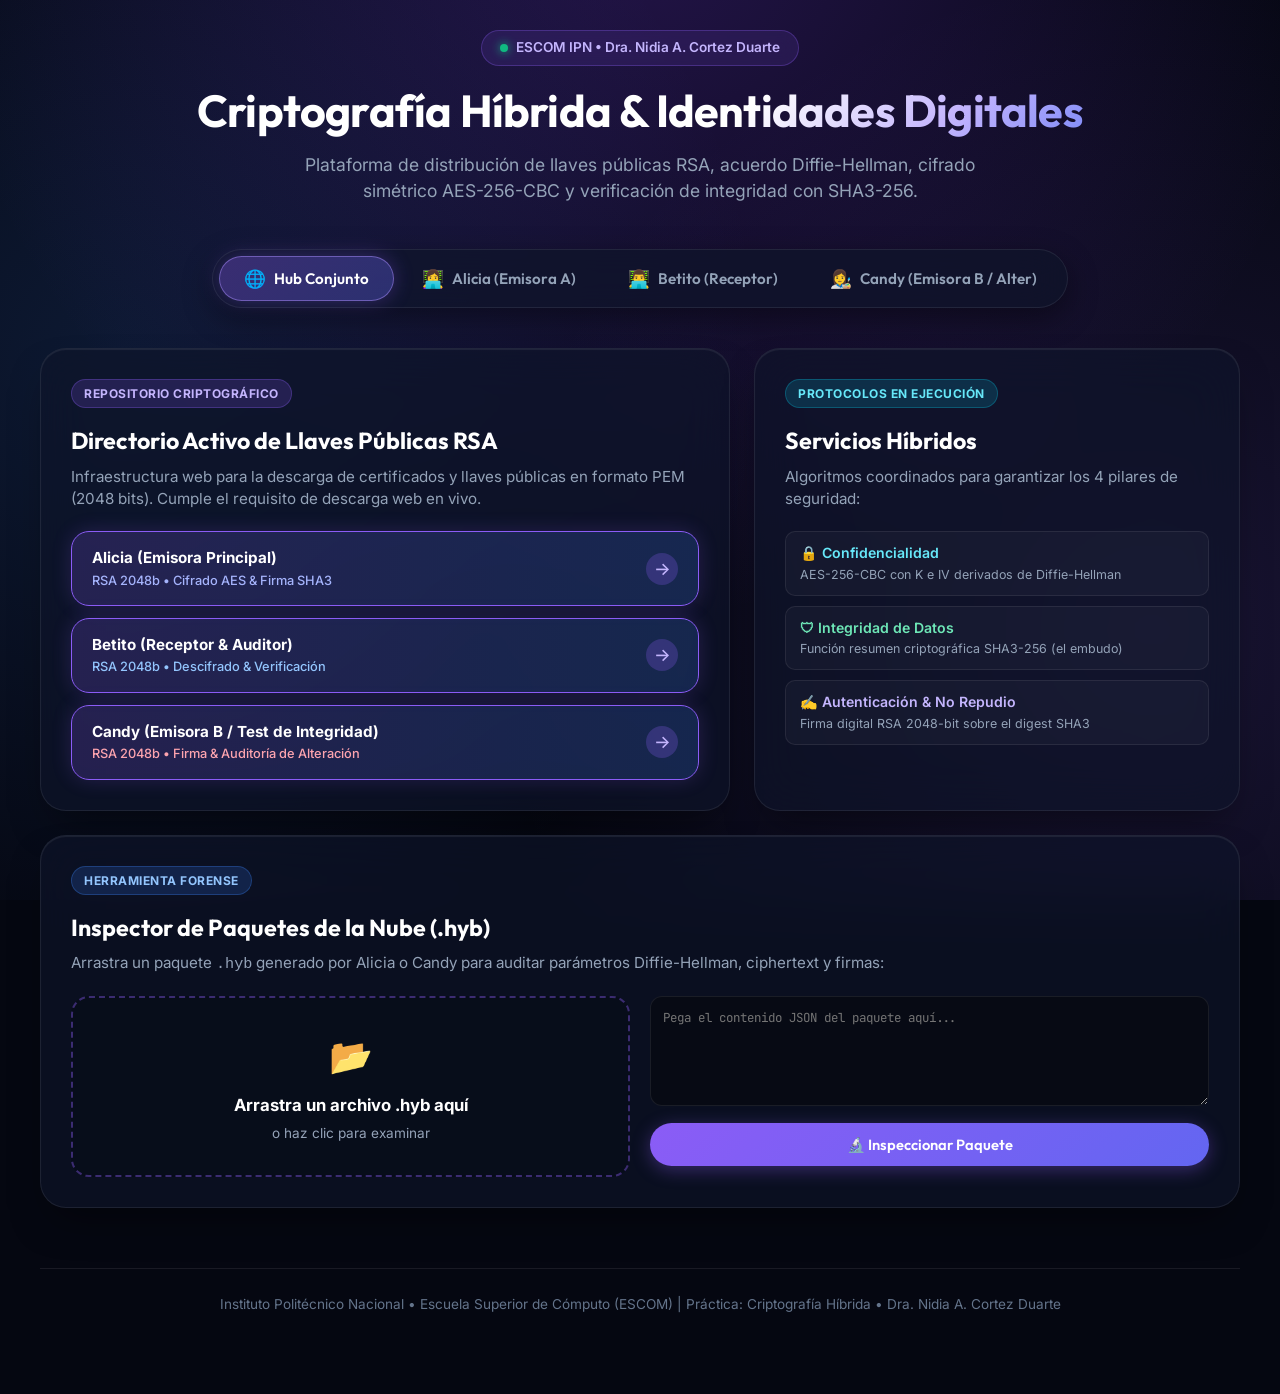
==== docs/index.html @ ef950f86 "feat: implementacion completa practica criptografia hibrida y frontend bento ui" ====
<!DOCTYPE html>
<html lang="es">
<head>
    <meta charset="UTF-8">
    <meta name="viewport" content="width=device-width, initial-scale=1.0">
    <title>Criptografía Híbrida • Portal de Identidades & Servicios Criptográficos</title>
    <meta name="description" content="Portal interactivo de Criptografía Híbrida (AES-256-CBC, Diffie-Hellman, SHA3-256, RSA) para ESCOM IPN.">
    <link rel="preconnect" href="https://fonts.googleapis.com">
    <link rel="preconnect" href="https://fonts.gstatic.com" crossorigin>
    <link href="https://fonts.googleapis.com/css2?family=Inter:wght@400;500;600;700&family=JetBrains+Mono:wght@400;500;600&family=Outfit:wght@500;600;700;800&display=swap" rel="stylesheet">
    <link rel="stylesheet" href="style.css">
</head>
<body>

    <div class="container">
        
        <!-- HERO SECTION -->
        <header class="hero-section">
            <div class="badge-top">
                <span class="pulse-dot"></span>
                <span>ESCOM IPN • Dra. Nidia A. Cortez Duarte</span>
            </div>
            <h1>
                Criptografía Híbrida <span class="gradient-text">& Identidades Digitales</span>
            </h1>
            <p class="hero-subtitle">
                Plataforma de distribución de llaves públicas RSA, acuerdo Diffie-Hellman, cifrado simétrico AES-256-CBC y verificación de integridad con SHA3-256.
            </p>
        </header>

        <!-- NAVEGACIÓN BENTO UI (4 PESTAÑAS: CONJUNTA, ALICIA, BETITO, CANDY) -->
        <nav class="nav-container" aria-label="Selector de Pestañas">
            <div class="nav-pills">
                <button class="nav-tab active" data-target="tab-conjunto">
                    <span class="tab-icon">🌐</span> Hub Conjunto
                </button>
                <button class="nav-tab" data-target="tab-alicia">
                    <span class="tab-icon">👩‍💻</span> Alicia (Emisora A)
                </button>
                <button class="nav-tab" data-target="tab-betito">
                    <span class="tab-icon">👨‍💻</span> Betito (Receptor)
                </button>
                <button class="nav-tab" data-target="tab-candy">
                    <span class="tab-icon">👩‍🎨</span> Candy (Emisora B / Alter)
                </button>
            </div>
        </nav>

        <!-- ====================================================================
             PESTAÑA 1: HUB CONJUNTO (Infraestructura, Nube, Diagrama e Inspector)
             ==================================================================== -->
        <section id="tab-conjunto" class="tab-content active">
            <div class="bento-grid">
                
                <!-- Card 1: Directorio Central de Identidades -->
                <div class="bento-card col-7">
                    <span class="card-badge purple">Repositorio Criptográfico</span>
                    <h2 class="card-title">Directorio Activo de Llaves Públicas RSA</h2>
                    <p class="card-desc">
                        Infraestructura web para la descarga de certificados y llaves públicas en formato PEM (2048 bits). Cumple el requisito de descarga web en vivo.
                    </p>

                    <div class="action-pill-row">
                        <div class="action-pill highlight" onclick="switchTab('tab-alicia')">
                            <div>
                                <strong style="color: #ffffff;">Alicia (Emisora Principal)</strong>
                                <div style="font-size: 0.8rem; color: #a5b4fc;">RSA 2048b • Cifrado AES & Firma SHA3</div>
                            </div>
                            <span class="pill-icon-btn">→</span>
                        </div>

                        <div class="action-pill highlight" onclick="switchTab('tab-betito')">
                            <div>
                                <strong style="color: #ffffff;">Betito (Receptor & Auditor)</strong>
                                <div style="font-size: 0.8rem; color: #93c5fd;">RSA 2048b • Descifrado & Verificación</div>
                            </div>
                            <span class="pill-icon-btn">→</span>
                        </div>

                        <div class="action-pill highlight" onclick="switchTab('tab-candy')">
                            <div>
                                <strong style="color: #ffffff;">Candy (Emisora B / Test de Integridad)</strong>
                                <div style="font-size: 0.8rem; color: #fda4af;">RSA 2048b • Firma & Auditoría de Alteración</div>
                            </div>
                            <span class="pill-icon-btn">→</span>
                        </div>
                    </div>
                </div>

                <!-- Card 2: Estado de la Red y Algoritmos -->
                <div class="bento-card col-5">
                    <span class="card-badge cyan">Protocolos en Ejecución</span>
                    <h2 class="card-title">Servicios Híbridos</h2>
                    <p class="card-desc">Algoritmos coordinados para garantizar los 4 pilares de seguridad:</p>

                    <div style="display: flex; flex-direction: column; gap: 10px;">
                        <div style="background: rgba(255,255,255,0.03); padding: 10px 14px; border-radius: 10px; border: 1px solid var(--border-glass);">
                            <div style="color: #67e8f9; font-weight: 600; font-size: 0.88rem;">🔒 Confidencialidad</div>
                            <div style="font-size: 0.78rem; color: #94a3b8;">AES-256-CBC con K e IV derivados de Diffie-Hellman</div>
                        </div>

                        <div style="background: rgba(255,255,255,0.03); padding: 10px 14px; border-radius: 10px; border: 1px solid var(--border-glass);">
                            <div style="color: #6ee7b7; font-weight: 600; font-size: 0.88rem;">🛡 Integridad de Datos</div>
                            <div style="font-size: 0.78rem; color: #94a3b8;">Función resumen criptográfica SHA3-256 (el embudo)</div>
                        </div>

                        <div style="background: rgba(255,255,255,0.03); padding: 10px 14px; border-radius: 10px; border: 1px solid var(--border-glass);">
                            <div style="color: #c4b5fd; font-weight: 600; font-size: 0.88rem;">✍ Autenticación & No Repudio</div>
                            <div style="font-size: 0.78rem; color: #94a3b8;">Firma digital RSA 2048-bit sobre el digest SHA3</div>
                        </div>
                    </div>
                </div>

                <!-- Card 3: Inspector de Paquetes Híbridos (.hyb / JSON) -->
                <div class="bento-card col-12">
                    <span class="card-badge blue">Herramienta Forense</span>
                    <h2 class="card-title">Inspector de Paquetes de la Nube (.hyb)</h2>
                    <p class="card-desc">
                        Arrastra un paquete <code>.hyb</code> generado por Alicia o Candy para auditar parámetros Diffie-Hellman, ciphertext y firmas:
                    </p>

                    <div style="display: grid; grid-template-columns: repeat(auto-fit, minmax(320px, 1fr)); gap: 20px;">
                        <div id="dropZone" style="border: 2px dashed rgba(139, 92, 246, 0.4); background: rgba(8, 12, 24, 0.6); border-radius: 18px; padding: 30px; text-align: center; cursor: pointer;">
                            <div style="font-size: 2.2rem; margin-bottom: 8px;">📂</div>
                            <h3 style="font-size: 1.05rem; color: #ffffff; margin-bottom: 4px;">Arrastra un archivo .hyb aquí</h3>
                            <p style="font-size: 0.85rem; color: #94a3b8;">o haz clic para examinar</p>
                            <input type="file" id="hybFileInput" accept=".hyb,.json" style="display: none;">
                        </div>

                        <div>
                            <textarea id="jsonInput" style="width: 100%; height: 110px; background: #070a14; border: 1px solid var(--border-glass); border-radius: 12px; padding: 12px; color: #cbd5e1; font-family: var(--font-mono); font-size: 0.78rem;" placeholder='Pega el contenido JSON del paquete aquí...'></textarea>
                            <button class="btn-bento purple" id="btnInspect" style="margin-top: 10px; width: 100%;">
                                🔬 Inspeccionar Paquete
                            </button>
                        </div>
                    </div>

                    <div id="inspectorResults" style="margin-top: 20px; display: none;"></div>
                </div>

            </div>
        </section>

        <!-- ====================================================================
             PESTAÑA 2: ALICIA (Emisora Principal - Alumno 1)
             ==================================================================== -->
        <section id="tab-alicia" class="tab-content">
            <div class="bento-grid">
                
                <!-- Alicia: Llave Pública y Endpoints -->
                <div class="bento-card col-6">
                    <span class="card-badge cyan">Identidad Digital</span>
                    <h2 class="card-title">Alicia • Llave Pública RSA</h2>
                    <p class="card-desc">Llave pública de Alicia accesible en la web para que Betito verifique firmas y no repudio:</p>

                    <div class="pem-display-box">
                        <div class="pem-top-bar">
                            <span>ALICIA_PUB.PEM</span>
                            <span id="fp-alicia">Calculando SHA-256...</span>
                        </div>
                        <pre class="pem-pre" id="pem-alicia">Cargando certificado de Alicia...</pre>
                    </div>

                    <div class="btn-group">
                        <button class="btn-bento glass" onclick="copyPem('Alicia')">📋 Copiar PEM</button>
                        <a class="btn-bento purple" href="/keys/alicia_pub.pem" target="_blank" download="alicia_pub.pem">⬇ Descargar .pem</a>
                        <button class="btn-bento glass" onclick="copyUrl('Alicia')">🔗 Copiar URL Web</button>
                    </div>
                </div>

                <!-- Alicia: Simulador de Emisión & Generador -->
                <div class="bento-card col-6">
                    <span class="card-badge purple">Rol: Emisora A</span>
                    <h2 class="card-title">Emisión Criptográfica (Alicia $\rightarrow$ Betito)</h2>
                    <p class="card-desc">Proceso de cifrado y firma digital según el diagrama:</p>

                    <div class="action-pill-row">
                        <div class="action-pill">
                            <span>1. Intercambio DH para K e IV</span>
                            <strong style="color: #67e8f9;">a, c secretos $\rightarrow$ Ka, Kc</strong>
                        </div>
                        <div class="action-pill">
                            <span>2. Cifrado Simétrico</span>
                            <strong style="color: #93c5fd;">AES-256-CBC (K, IV)</strong>
                        </div>
                        <div class="action-pill">
                            <span>3. Resumen de Mensaje</span>
                            <strong style="color: #a7f3d0;">Embudo SHA3-256</strong>
                        </div>
                        <div class="action-pill">
                            <span>4. Firma Digital</span>
                            <strong style="color: #c4b5fd;">RSA Privada de Alicia</strong>
                        </div>
                    </div>

                    <div style="margin-top: 20px; text-align: center;">
                        <button class="btn-bento purple" style="width: 100%;" onclick="showToast('✔ Alicia generó el paquete mensaje_alicia.hyb listo para subir a Google Drive.')">
                            🚀 Generar Paquete de Alicia (Prueba A)
                        </button>
                    </div>
                </div>

            </div>
        </section>

        <!-- ====================================================================
             PESTAÑA 3: BETITO (Receptor & Auditor - Alumno 2)
             ==================================================================== -->
        <section id="tab-betito" class="tab-content">
            <div class="bento-grid">
                
                <!-- Betito: Identidad -->
                <div class="bento-card col-6">
                    <span class="card-badge blue">Identidad Digital</span>
                    <h2 class="card-title">Betito • Llave Pública RSA</h2>
                    <p class="card-desc">Llave pública del receptor para acuerdos Diffie-Hellman y recepción segura:</p>

                    <div class="pem-display-box">
                        <div class="pem-top-bar">
                            <span>BETITO_PUB.PEM</span>
                            <span id="fp-betito">Calculando SHA-256...</span>
                        </div>
                        <pre class="pem-pre" id="pem-betito">Cargando certificado de Betito...</pre>
                    </div>

                    <div class="btn-group">
                        <button class="btn-bento glass" onclick="copyPem('Betito')">📋 Copiar PEM</button>
                        <a class="btn-bento purple" href="/keys/betito_pub.pem" target="_blank" download="betito_pub.pem">⬇ Descargar .pem</a>
                        <button class="btn-bento glass" onclick="copyUrl('Betito')">🔗 Copiar URL Web</button>
                    </div>
                </div>

                <!-- Betito: Tablero de Verificación en Vivo -->
                <div class="bento-card col-6">
                    <span class="card-badge green">Rol: Receptor</span>
                    <h2 class="card-title">Auditoría y Semáforos de Verificación</h2>
                    <p class="card-desc">Betito descarga la llave pública desde la URL web y comprueba los 4 servicios:</p>

                    <div class="status-grid">
                        <div class="status-tile ok" id="tile-conf">
                            <div class="status-icon-box">🔒</div>
                            <div class="status-info">
                                <h4>Confidencialidad</h4>
                                <p>AES-256-CBC descifrado OK</p>
                            </div>
                        </div>

                        <div class="status-tile ok" id="tile-integ">
                            <div class="status-icon-box">🛡</div>
                            <div class="status-info">
                                <h4>Integridad de Datos</h4>
                                <p>SHA3-256 Coincide</p>
                            </div>
                        </div>

                        <div class="status-tile ok" id="tile-auth">
                            <div class="status-icon-box">✔</div>
                            <div class="status-info">
                                <h4>Autenticación</h4>
                                <p>Autor verificado por RSA</p>
                            </div>
                        </div>

                        <div class="status-tile ok" id="tile-nonrep">
                            <div class="status-icon-box">📜</div>
                            <div class="status-info">
                                <h4>No Repudio</h4>
                                <p>Firma válida e irrefutable</p>
                            </div>
                        </div>
                    </div>

                    <div class="btn-group" style="margin-top: 15px;">
                        <button class="btn-bento success" style="flex: 1;" onclick="setVerificationState(true)">
                            🟢 Simular Verificación Exitosa (Prueba D/F)
                        </button>
                        <button class="btn-bento danger" style="flex: 1;" onclick="setVerificationState(false)">
                            🔴 Simular Falla de Integridad (Prueba E)
                        </button>
                    </div>
                </div>

            </div>
        </section>

        <!-- ====================================================================
             PESTAÑA 4: CANDY (Emisora B & Pruebas de Integridad - Alumno 3)
             ==================================================================== -->
        <section id="tab-candy" class="tab-content">
            <div class="bento-grid">
                
                <!-- Candy: Llave Pública -->
                <div class="bento-card col-6">
                    <span class="card-badge rose">Identidad Digital</span>
                    <h2 class="card-title">Candy • Llave Pública RSA</h2>
                    <p class="card-desc">Llave pública de Candy para firma digital y pruebas de alteración de paquetes:</p>

                    <div class="pem-display-box">
                        <div class="pem-top-bar">
                            <span>CANDY_PUB.PEM</span>
                            <span id="fp-candy">Calculando SHA-256...</span>
                        </div>
                        <pre class="pem-pre" id="pem-candy">Cargando certificado de Candy...</pre>
                    </div>

                    <div class="btn-group">
                        <button class="btn-bento glass" onclick="copyPem('Candy')">📋 Copiar PEM</button>
                        <a class="btn-bento purple" href="/keys/candy_pub.pem" target="_blank" download="candy_pub.pem">⬇ Descargar .pem</a>
                        <button class="btn-bento glass" onclick="copyUrl('Candy')">🔗 Copiar URL Web</button>
                    </div>
                </div>

                <!-- Candy: Panel de Auditoría y Ataques (Pruebas C, E, F) -->
                <div class="bento-card col-6">
                    <span class="card-badge rose">Rol: Emisora B / Alter</span>
                    <h2 class="card-title">Panel de Control de Pruebas (C, E, F)</h2>
                    <p class="card-desc">Herramientas interactivas para las pruebas del video:</p>

                    <div class="action-pill-row">
                        <div class="action-pill highlight" onclick="showToast('✔ Escenario C: Se generaron x.hyb, y.hyb, z.hyb en la nube.')">
                            <div>
                                <strong style="color: #ffffff;">Prueba C: Crear 3 Archivos (x, y, z)</strong>
                                <div style="font-size: 0.8rem; color: #fda4af;">Duplica y renombra paquetes en Drive</div>
                            </div>
                            <span class="pill-icon-btn">+</span>
                        </div>

                        <div class="action-pill" style="border-color: rgba(244,63,94,0.4);" onclick="setVerificationState(false); showToast('⚠ Escenario E: Alterado 1 bit en x.hyb. Betito detectará falla de integridad.');">
                            <div>
                                <strong style="color: #fda4af;">Prueba E: Corromper Integridad (1 bit)</strong>
                                <div style="font-size: 0.8rem; color: #94a3b8;">Hace fallar la verificación RSA/SHA3</div>
                            </div>
                            <span class="pill-icon-btn" style="background: rgba(244,63,94,0.25); color: #fda4af;">⚡</span>
                        </div>

                        <div class="action-pill" style="border-color: rgba(16,185,129,0.4);" onclick="setVerificationState(true); showToast('✔ Escenario F: Paquete x.hyb restaurado a su versión íntegra.');">
                            <div>
                                <strong style="color: #6ee7b7;">Prueba F: Restaurar Archivo Íntegro</strong>
                                <div style="font-size: 0.8rem; color: #94a3b8;">Restaura los 4 semáforos en verde</div>
                            </div>
                            <span class="pill-icon-btn" style="background: rgba(16,185,129,0.25); color: #6ee7b7;">✔</span>
                        </div>
                    </div>
                </div>

            </div>
        </section>

        <!-- FOOTER -->
        <footer>
            <p>Instituto Politécnico Nacional • Escuela Superior de Cómputo (ESCOM) | Práctica: Criptografía Híbrida • Dra. Nidia A. Cortez Duarte</p>
        </footer>

    </div>

    <!-- TOAST NOTIFICATION FLOTANTE -->
    <div id="toast" class="toast-bento" role="alert">
        <span style="color: #a78bfa; font-size: 1.2rem;">✔</span>
        <span id="toast-msg">Mensaje copiado al portapapeles</span>
    </div>

    <script src="app.js"></script>
</body>
</html>
---- docs/style.css ----
/* ==========================================================================
   PORTAL CRIPTOGRÁFICO HÍBRIDO (ESCOM - IPN)
   Diseño: Dark Luxury Bento & Neon Ambient Glow (Inspiración UI Moderna)
   ========================================================================== */

:root {
  --bg-deep: #050711;
  --bg-surface: #0a0e1f;
  --bg-card: rgba(15, 21, 42, 0.65);
  --bg-card-hover: rgba(22, 30, 60, 0.8);
  --bg-pill: rgba(255, 255, 255, 0.05);
  --bg-input: #090d1a;

  --border-glass: rgba(255, 255, 255, 0.08);
  --border-glow-purple: rgba(139, 92, 246, 0.4);
  --border-glow-blue: rgba(59, 130, 246, 0.4);
  --border-glow-cyan: rgba(6, 182, 212, 0.4);

  --accent-purple: #8b5cf6;
  --accent-indigo: #6366f1;
  --accent-blue: #3b82f6;
  --accent-cyan: #06b6d4;
  --accent-emerald: #10b981;
  --accent-rose: #f43f5e;
  --accent-amber: #f59e0b;

  --text-main: #f8fafc;
  --text-sub: #cbd5e1;
  --text-muted: #94a3b8;
  --text-dim: #64748b;

  --radius-sm: 10px;
  --radius-md: 18px;
  --radius-lg: 26px;
  --radius-full: 9999px;

  --font-heading: 'Outfit', sans-serif;
  --font-body: 'Inter', sans-serif;
  --font-mono: 'JetBrains Mono', Consolas, monospace;

  --glow-ambient: radial-gradient(circle at 50% -10%, rgba(124, 58, 237, 0.25) 0%, transparent 60%),
                  radial-gradient(circle at 10% 40%, rgba(59, 130, 246, 0.15) 0%, transparent 50%),
                  radial-gradient(circle at 90% 70%, rgba(139, 92, 246, 0.15) 0%, transparent 50%);
}

* {
  margin: 0;
  padding: 0;
  box-sizing: border-box;
}

body {
  font-family: var(--font-body);
  background-color: var(--bg-deep);
  background-image: var(--glow-ambient);
  background-attachment: fixed;
  color: var(--text-main);
  line-height: 1.6;
  min-height: 100vh;
  overflow-x: hidden;
}

/* Scrollbar */
::-webkit-scrollbar {
  width: 8px;
  height: 8px;
}
::-webkit-scrollbar-track {
  background: var(--bg-deep);
}
::-webkit-scrollbar-thumb {
  background: #1e293b;
  border-radius: 4px;
}
::-webkit-scrollbar-thumb:hover {
  background: #334155;
}

.container {
  max-width: 1240px;
  margin: 0 auto;
  padding: 30px 20px 80px 20px;
}

/* ==========================================================================
   HEADER / HERO (Centrado con tipografía moderna)
   ========================================================================== */
.hero-section {
  text-align: center;
  margin-bottom: 45px;
  position: relative;
}

.badge-top {
  display: inline-flex;
  align-items: center;
  gap: 8px;
  background: rgba(139, 92, 246, 0.12);
  border: 1px solid rgba(139, 92, 246, 0.3);
  padding: 6px 18px;
  border-radius: var(--radius-full);
  font-size: 0.85rem;
  font-weight: 600;
  color: #c4b5fd;
  margin-bottom: 18px;
  backdrop-filter: blur(8px);
}

.pulse-dot {
  width: 8px;
  height: 8px;
  background: #10b981;
  border-radius: 50%;
  box-shadow: 0 0 10px #10b981;
  animation: pulseGlow 2s infinite;
}

@keyframes pulseGlow {
  0% { transform: scale(0.9); opacity: 0.8; }
  50% { transform: scale(1.3); opacity: 1; }
  100% { transform: scale(0.9); opacity: 0.8; }
}

.hero-section h1 {
  font-family: var(--font-heading);
  font-size: 2.8rem;
  font-weight: 700;
  letter-spacing: -0.8px;
  line-height: 1.2;
  color: #ffffff;
  margin-bottom: 14px;
}

.hero-section h1 span.gradient-text {
  background: linear-gradient(135deg, #ffffff 30%, #c4b5fd 70%, #818cf8 100%);
  -webkit-background-clip: text;
  -webkit-text-fill-color: transparent;
}

.hero-section p.hero-subtitle {
  color: var(--text-muted);
  font-size: 1.1rem;
  max-width: 720px;
  margin: 0 auto;
  line-height: 1.5;
}

/* ==========================================================================
   NAVIGATION BAR (Píldoras Flotantes estilo Bento UI)
   ========================================================================== */
.nav-container {
  display: flex;
  justify-content: center;
  margin-bottom: 40px;
}

.nav-pills {
  display: inline-flex;
  background: rgba(15, 21, 42, 0.7);
  backdrop-filter: blur(20px);
  -webkit-backdrop-filter: blur(20px);
  padding: 6px;
  border-radius: var(--radius-full);
  border: 1px solid var(--border-glass);
  box-shadow: 0 10px 30px rgba(0, 0, 0, 0.4);
  gap: 4px;
}

.nav-tab {
  display: inline-flex;
  align-items: center;
  gap: 8px;
  padding: 10px 24px;
  border-radius: var(--radius-full);
  font-family: var(--font-heading);
  font-size: 0.95rem;
  font-weight: 600;
  color: var(--text-muted);
  background: transparent;
  border: none;
  cursor: pointer;
  transition: all 0.25s cubic-bezier(0.16, 1, 0.3, 1);
}

.nav-tab:hover {
  color: var(--text-main);
  background: rgba(255, 255, 255, 0.04);
}

.nav-tab.active {
  background: linear-gradient(135deg, rgba(139, 92, 246, 0.35), rgba(99, 102, 241, 0.35));
  border: 1px solid rgba(167, 139, 250, 0.5);
  color: #ffffff;
  box-shadow: 0 0 20px rgba(139, 92, 246, 0.3);
}

.tab-icon {
  font-size: 1.1rem;
}

/* ==========================================================================
   BENTO GRID LAYOUT & CARDS (Inspirado en la imagen)
   ========================================================================== */
.tab-content {
  display: none;
}

.tab-content.active {
  display: block;
  animation: bentoFadeIn 0.35s ease;
}

@keyframes bentoFadeIn {
  from { opacity: 0; transform: translateY(12px); }
  to { opacity: 1; transform: translateY(0); }
}

.bento-grid {
  display: grid;
  grid-template-columns: repeat(12, 1fr);
  gap: 24px;
}

.bento-card {
  background: var(--bg-card);
  backdrop-filter: blur(24px);
  -webkit-backdrop-filter: blur(24px);
  border: 1px solid var(--border-glass);
  border-radius: var(--radius-lg);
  padding: 30px;
  position: relative;
  overflow: hidden;
  box-shadow: inset 0 1px 1px 0 rgba(255, 255, 255, 0.08), 0 20px 40px -15px rgba(0, 0, 0, 0.5);
  transition: transform 0.25s ease, border-color 0.25s ease, box-shadow 0.25s ease;
}

.bento-card:hover {
  border-color: rgba(139, 92, 246, 0.35);
  box-shadow: inset 0 1px 1px 0 rgba(255, 255, 255, 0.12), 0 25px 50px -12px rgba(124, 58, 237, 0.25);
  transform: translateY(-3px);
}

/* Bento Card Span Classes */
.col-12 { grid-column: span 12; }
.col-8  { grid-column: span 8; }
.col-7  { grid-column: span 7; }
.col-6  { grid-column: span 6; }
.col-5  { grid-column: span 5; }
.col-4  { grid-column: span 4; }

.card-badge {
  display: inline-flex;
  align-items: center;
  gap: 6px;
  padding: 4px 12px;
  border-radius: var(--radius-full);
  font-size: 0.75rem;
  font-weight: 700;
  text-transform: uppercase;
  letter-spacing: 0.5px;
  margin-bottom: 14px;
}

.card-badge.purple { background: rgba(139, 92, 246, 0.18); color: #c4b5fd; border: 1px solid rgba(139, 92, 246, 0.3); }
.card-badge.cyan   { background: rgba(6, 182, 212, 0.18);   color: #67e8f9; border: 1px solid rgba(6, 182, 212, 0.3); }
.card-badge.blue   { background: rgba(59, 130, 246, 0.18);  color: #93c5fd; border: 1px solid rgba(59, 130, 246, 0.3); }
.card-badge.rose   { background: rgba(244, 63, 94, 0.18);   color: #fda4af; border: 1px solid rgba(244, 63, 94, 0.3); }
.card-badge.green  { background: rgba(16, 185, 129, 0.18);  color: #6ee7b7; border: 1px solid rgba(16, 185, 129, 0.3); }

.card-header-flex {
  display: flex;
  justify-content: space-between;
  align-items: flex-start;
  margin-bottom: 16px;
}

.card-title {
  font-family: var(--font-heading);
  font-size: 1.45rem;
  font-weight: 700;
  color: #ffffff;
  margin-bottom: 6px;
}

.card-desc {
  color: var(--text-muted);
  font-size: 0.95rem;
  line-height: 1.5;
  margin-bottom: 20px;
}

/* ==========================================================================
   INTERACTIVE UI ELEMENTS (Botones flotantes estilo imagen)
   ========================================================================== */
.action-pill-row {
  display: flex;
  flex-direction: column;
  gap: 12px;
}

.action-pill {
  display: flex;
  align-items: center;
  justify-content: space-between;
  background: rgba(255, 255, 255, 0.03);
  border: 1px solid var(--border-glass);
  padding: 14px 20px;
  border-radius: var(--radius-md);
  color: var(--text-sub);
  font-size: 0.95rem;
  font-weight: 500;
  cursor: pointer;
  transition: all 0.2s ease;
  text-decoration: none;
}

.action-pill:hover {
  background: rgba(255, 255, 255, 0.07);
  border-color: rgba(139, 92, 246, 0.4);
  color: #ffffff;
  transform: translateX(4px);
}

.action-pill.highlight {
  background: linear-gradient(90deg, rgba(139, 92, 246, 0.2), rgba(59, 130, 246, 0.2));
  border-color: var(--accent-purple);
  box-shadow: 0 0 20px rgba(139, 92, 246, 0.2);
}

.pill-icon-btn {
  width: 32px;
  height: 32px;
  border-radius: 50%;
  background: rgba(139, 92, 246, 0.25);
  display: flex;
  align-items: center;
  justify-content: center;
  color: #c4b5fd;
  font-size: 1.1rem;
  transition: transform 0.2s;
}

.action-pill:hover .pill-icon-btn {
  background: var(--accent-purple);
  color: #ffffff;
  transform: scale(1.1);
}

/* PEM Code Block Bento Style */
.pem-display-box {
  background: #070a14;
  border: 1px solid rgba(255, 255, 255, 0.06);
  border-radius: var(--radius-md);
  padding: 16px;
  margin-bottom: 20px;
}

.pem-top-bar {
  display: flex;
  justify-content: space-between;
  align-items: center;
  font-size: 0.75rem;
  font-family: var(--font-mono);
  color: var(--text-dim);
  margin-bottom: 8px;
}

.pem-pre {
  font-family: var(--font-mono);
  font-size: 0.78rem;
  color: #7dd3fc;
  max-height: 130px;
  overflow-y: auto;
  white-space: pre;
  word-break: break-all;
  line-height: 1.45;
}

/* Button Styles */
.btn-bento {
  display: inline-flex;
  align-items: center;
  justify-content: center;
  gap: 8px;
  padding: 12px 22px;
  border-radius: var(--radius-full);
  font-family: var(--font-heading);
  font-size: 0.92rem;
  font-weight: 600;
  cursor: pointer;
  text-decoration: none;
  border: none;
  transition: all 0.25s ease;
}

.btn-bento.purple {
  background: linear-gradient(135deg, #8b5cf6, #6366f1);
  color: #ffffff;
  box-shadow: 0 4px 18px rgba(139, 92, 246, 0.35);
}
.btn-bento.purple:hover {
  background: linear-gradient(135deg, #9f75ff, #7377f8);
  box-shadow: 0 6px 24px rgba(139, 92, 246, 0.5);
  transform: translateY(-2px);
}

.btn-bento.glass {
  background: rgba(255, 255, 255, 0.06);
  color: var(--text-main);
  border: 1px solid var(--border-glass);
}
.btn-bento.glass:hover {
  background: rgba(255, 255, 255, 0.12);
  border-color: rgba(255, 255, 255, 0.2);
  transform: translateY(-2px);
}

.btn-bento.danger {
  background: rgba(244, 63, 94, 0.18);
  border: 1px solid rgba(244, 63, 94, 0.35);
  color: #fda4af;
}
.btn-bento.danger:hover {
  background: #f43f5e;
  color: #ffffff;
  box-shadow: 0 4px 20px rgba(244, 63, 94, 0.4);
}

.btn-bento.success {
  background: rgba(16, 185, 129, 0.18);
  border: 1px solid rgba(16, 185, 129, 0.35);
  color: #6ee7b7;
}
.btn-bento.success:hover {
  background: #10b981;
  color: #ffffff;
  box-shadow: 0 4px 20px rgba(16, 185, 129, 0.4);
}

.btn-group {
  display: flex;
  gap: 10px;
  flex-wrap: wrap;
}

/* ==========================================================================
   STATUS TILES & PROGRESS (Semáforos Bento)
   ========================================================================== */
.status-grid {
  display: grid;
  grid-template-columns: repeat(auto-fit, minmax(220px, 1fr));
  gap: 16px;
  margin: 18px 0;
}

.status-tile {
  background: #080c18;
  border: 1px solid var(--border-glass);
  border-radius: var(--radius-md);
  padding: 16px;
  display: flex;
  align-items: center;
  gap: 14px;
}

.status-icon-box {
  width: 42px;
  height: 42px;
  border-radius: 12px;
  display: flex;
  align-items: center;
  justify-content: center;
  font-size: 1.2rem;
  flex-shrink: 0;
}

.status-tile.ok .status-icon-box {
  background: rgba(16, 185, 129, 0.15);
  color: #34d399;
  border: 1px solid rgba(16, 185, 129, 0.3);
}

.status-tile.error .status-icon-box {
  background: rgba(244, 63, 94, 0.15);
  color: #fb7185;
  border: 1px solid rgba(244, 63, 94, 0.3);
}

.status-tile.pending .status-icon-box {
  background: rgba(148, 163, 184, 0.1);
  color: #94a3b8;
  border: 1px solid rgba(148, 163, 184, 0.2);
}

.status-info h4 {
  font-size: 0.9rem;
  font-weight: 600;
  color: #ffffff;
  margin-bottom: 2px;
}

.status-info p {
  font-size: 0.78rem;
  color: var(--text-muted);
}

/* ==========================================================================
   TOAST NOTIFICATION (Flotante)
   ========================================================================== */
.toast-bento {
  position: fixed;
  bottom: 30px;
  right: 30px;
  background: rgba(15, 21, 42, 0.9);
  backdrop-filter: blur(16px);
  -webkit-backdrop-filter: blur(16px);
  color: #f8fafc;
  border: 1px solid rgba(139, 92, 246, 0.4);
  padding: 14px 24px;
  border-radius: var(--radius-full);
  box-shadow: 0 15px 35px rgba(0, 0, 0, 0.6), 0 0 25px rgba(139, 92, 246, 0.25);
  font-size: 0.92rem;
  font-weight: 600;
  display: flex;
  align-items: center;
  gap: 12px;
  transform: translateY(120px);
  opacity: 0;
  transition: all 0.35s cubic-bezier(0.16, 1, 0.3, 1);
  z-index: 9999;
}

.toast-bento.show {
  transform: translateY(0);
  opacity: 1;
}

/* Footer */
footer {
  text-align: center;
  color: var(--text-dim);
  font-size: 0.85rem;
  margin-top: 60px;
  padding-top: 25px;
  border-top: 1px solid var(--border-glass);
}

/* Responsive */
@media (max-width: 1024px) {
  .col-8, .col-7, .col-6, .col-5, .col-4 { grid-column: span 12; }
}

@media (max-width: 768px) {
  .hero-section h1 { font-size: 2.1rem; }
  .nav-pills { flex-direction: column; width: 100%; border-radius: var(--radius-lg); }
  .nav-tab { width: 100%; justify-content: center; }
}
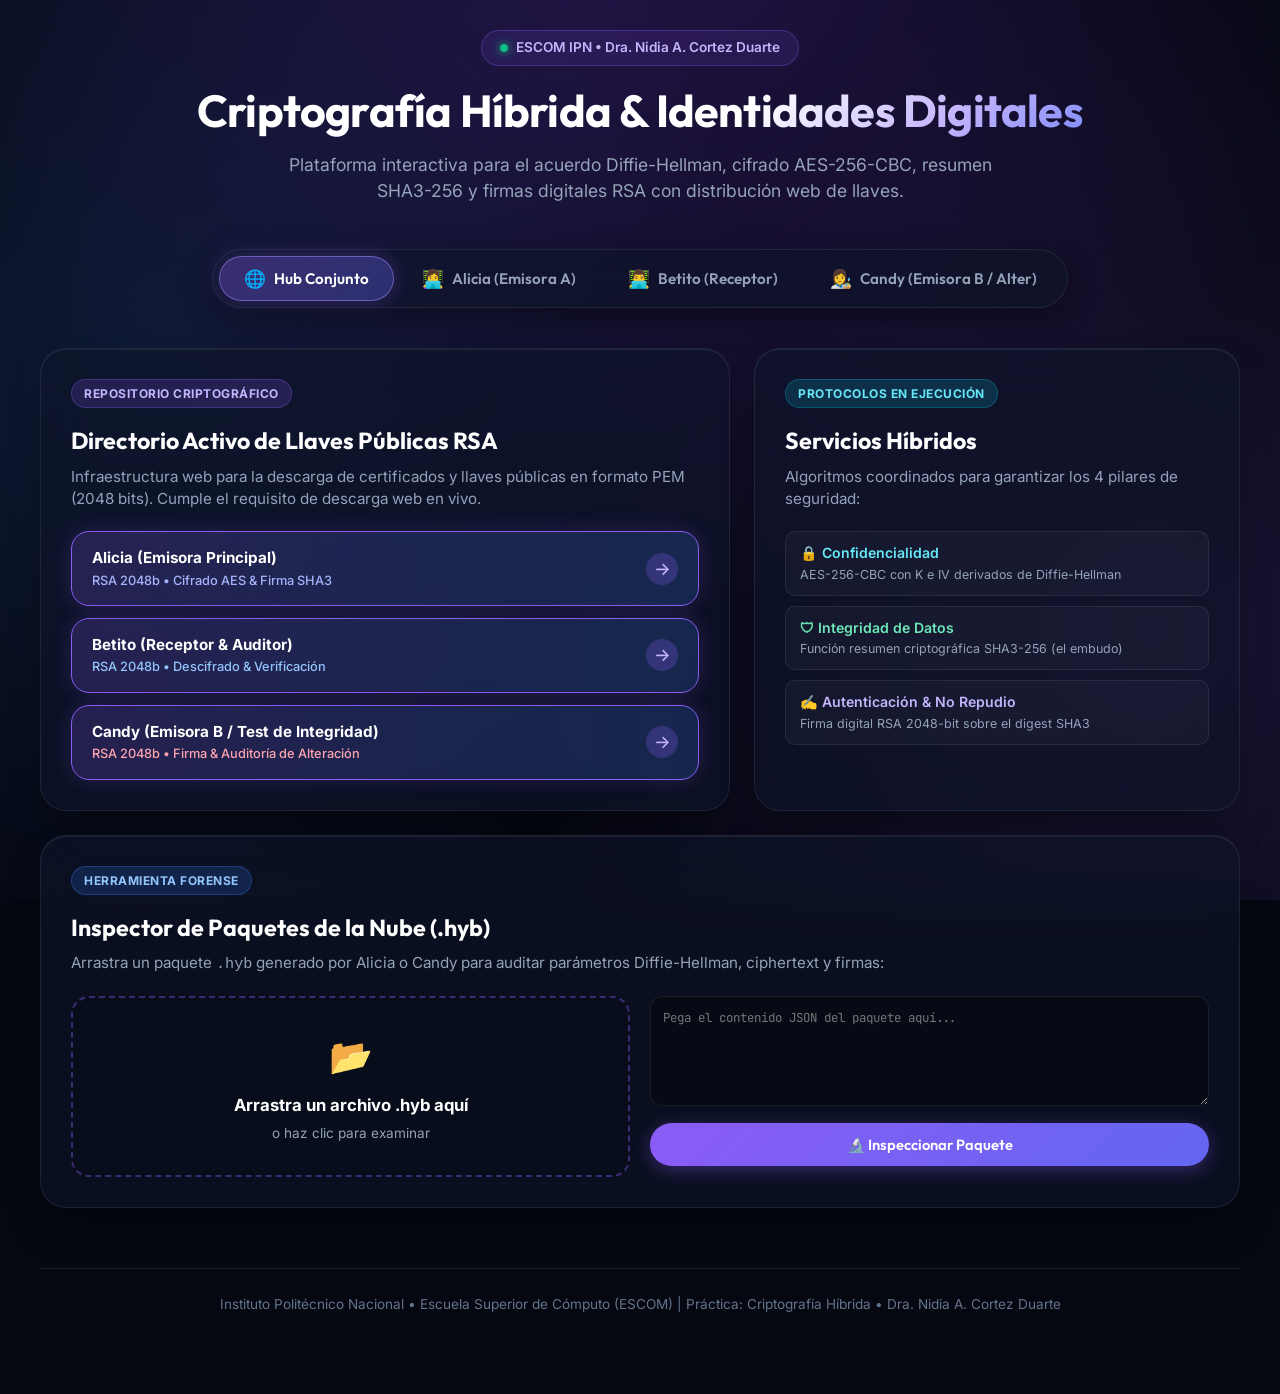
==== commit 168762f9: "feat: modularizacion de pantalla de alicia con dos columnas, cifrado en tiempo real y guardado en la" ====
--- a/docs/index.html
+++ b/docs/index.html
@@ -24,7 +24,7 @@
                 Criptografía Híbrida <span class="gradient-text">& Identidades Digitales</span>
             </h1>
             <p class="hero-subtitle">
-                Plataforma de distribución de llaves públicas RSA, acuerdo Diffie-Hellman, cifrado simétrico AES-256-CBC y verificación de integridad con SHA3-256.
+                Plataforma interactiva para el acuerdo Diffie-Hellman, cifrado AES-256-CBC, resumen SHA3-256 y firmas digitales RSA con distribución web de llaves.
             </p>
         </header>
 
@@ -143,60 +143,119 @@
 
         <!-- ====================================================================
              PESTAÑA 2: ALICIA (Emisora Principal - Alumno 1)
+             Lado Izquierdo: Campo de texto + botón Cifrar y Firmar
+             Lado Derecho: Mensaje Cifrado, Firmado y Guardado en la Nube
              ==================================================================== -->
         <section id="tab-alicia" class="tab-content">
             <div class="bento-grid">
                 
-                <!-- Alicia: Llave Pública y Endpoints -->
+                <!-- LADO IZQUIERDO: CONFIGURACIÓN Y MENSAJE DE ENTRADA -->
                 <div class="bento-card col-6">
-                    <span class="card-badge cyan">Identidad Digital</span>
-                    <h2 class="card-title">Alicia • Llave Pública RSA</h2>
-                    <p class="card-desc">Llave pública de Alicia accesible en la web para que Betito verifique firmas y no repudio:</p>
-
-                    <div class="pem-display-box">
-                        <div class="pem-top-bar">
-                            <span>ALICIA_PUB.PEM</span>
-                            <span id="fp-alicia">Calculando SHA-256...</span>
-                        </div>
-                        <pre class="pem-pre" id="pem-alicia">Cargando certificado de Alicia...</pre>
-                    </div>
-
+                    <span class="card-badge cyan">Emisora A • Alicia</span>
+                    <h2 class="card-title">Entrada de Mensaje</h2>
+                    <p class="card-desc">Redacta el mensaje en claro que Alicia enviará confidencial y firmado a Betito:</p>
+
+                    <!-- Selección de Destinatario y Servicios -->
+                    <div style="display: flex; gap: 12px; margin-bottom: 14px;">
+                        <div style="flex: 1; background: rgba(255,255,255,0.03); padding: 10px 14px; border-radius: 10px; border: 1px solid var(--border-glass);">
+                            <div style="font-size: 0.75rem; color: var(--text-dim);">DESTINATARIO</div>
+                            <div style="font-weight: 600; color: #93c5fd;">Betito (Receptor)</div>
+                        </div>
+                        <div style="flex: 1; background: rgba(255,255,255,0.03); padding: 10px 14px; border-radius: 10px; border: 1px solid var(--border-glass);">
+                            <div style="font-size: 0.75rem; color: var(--text-dim);">ALGORITMOS</div>
+                            <div style="font-weight: 600; color: #6ee7b7;">AES-CBC + SHA3 + RSA</div>
+                        </div>
+                    </div>
+
+                    <!-- Selección de servicios (1 de 2, 2 de 2) -->
+                    <div style="display: flex; gap: 15px; margin-bottom: 15px;">
+                        <label style="display: flex; align-items: center; gap: 8px; font-size: 0.85rem; color: #cbd5e1; cursor: pointer;">
+                            <input type="checkbox" id="alicia-chk-conf" checked style="accent-color: #8b5cf6; width: 16px; height: 16px;">
+                            <span>🔒 Confidencialidad</span>
+                        </label>
+                        <label style="display: flex; align-items: center; gap: 8px; font-size: 0.85rem; color: #cbd5e1; cursor: pointer;">
+                            <input type="checkbox" id="alicia-chk-sig" checked style="accent-color: #8b5cf6; width: 16px; height: 16px;">
+                            <span>✍ Firma Digital</span>
+                        </label>
+                    </div>
+
+                    <!-- Campo de Texto -->
+                    <div style="margin-bottom: 15px;">
+                        <label style="display: block; font-size: 0.8rem; color: var(--text-dim); margin-bottom: 6px;" for="alicia-plaintext">
+                            MENSAJE EN CLARO (m):
+                        </label>
+                        <textarea id="alicia-plaintext" style="width: 100%; height: 140px; background: #070a14; border: 1px solid rgba(139, 92, 246, 0.3); border-radius: 14px; padding: 14px; color: #ffffff; font-family: var(--font-body); font-size: 0.92rem; line-height: 1.5; resize: vertical;" placeholder="Escribe el mensaje para Betito...">Hola Betito, este es un mensaje confidencial y auténtico firmado con SHA3 y RSA.</textarea>
+                    </div>
+
+                    <!-- BOTÓN DESTACADO CIFRAR Y FIRMAR -->
+                    <button class="btn-bento purple" id="btn-alicia-encrypt-sign" onclick="processAliciaEncryption()" style="width: 100%; height: 50px; font-size: 1.05rem; gap: 10px; box-shadow: 0 0 25px rgba(139, 92, 246, 0.4);">
+                        <span>🔐</span> CIFRAR Y FIRMAR
+                    </button>
+
+                    <!-- Llave Pública de Alicia -->
+                    <div style="margin-top: 25px; padding-top: 15px; border-top: 1px solid var(--border-glass);">
+                        <div style="display: flex; justify-content: space-between; align-items: center; margin-bottom: 8px;">
+                            <span style="font-size: 0.8rem; color: var(--text-dim);">LLAVE PÚBLICA DE ALICIA (PEM)</span>
+                            <button class="btn-bento glass" style="padding: 4px 12px; font-size: 0.75rem;" onclick="copyPem('Alicia')">Copiar</button>
+                        </div>
+                        <pre class="pem-pre" id="pem-alicia" style="max-height: 75px; font-size: 0.72rem;">Cargando llave pública de Alicia...</pre>
+                    </div>
+                </div>
+
+                <!-- LADO DERECHO: RESULTADO CIFRADO, FIRMADO Y GUARDADO EN LA NUBE -->
+                <div class="bento-card col-6" id="alicia-output-panel">
+                    <div style="display: flex; justify-content: space-between; align-items: center; margin-bottom: 14px;">
+                        <span class="card-badge purple">Salida Criptográfica</span>
+                        <!-- BADGE GUARDADO EN LA NUBE -->
+                        <div id="cloud-status-badge" style="display: inline-flex; align-items: center; gap: 8px; background: rgba(16, 185, 129, 0.15); border: 1px solid rgba(16, 185, 129, 0.4); padding: 5px 14px; border-radius: var(--radius-full); font-size: 0.8rem; font-weight: 700; color: #34d399;">
+                            <span class="pulse-dot"></span>
+                            <span>☁ Guardado en la Nube</span>
+                        </div>
+                    </div>
+
+                    <h2 class="card-title" style="color: #ffffff;">Paquete Criptográfico Generado</h2>
+                    <p class="card-desc" style="margin-bottom: 14px;">
+                        El mensaje fue procesado según el diagrama y exportado automáticamente a <code>cloud_drive/mensaje_alicia.hyb</code> para Betito.
+                    </p>
+
+                    <!-- Bloque Ciphertext AES-256-CBC -->
+                    <div style="margin-bottom: 12px;">
+                        <div style="display: flex; justify-content: space-between; font-size: 0.75rem; color: var(--text-dim); margin-bottom: 4px;">
+                            <span style="color: #93c5fd; font-weight: 600;">🔒 MENSAJE CIFRADO (AES-256-CBC)</span>
+                            <span id="alicia-ct-len">Base64</span>
+                        </div>
+                        <pre class="pem-pre" id="alicia-output-ciphertext" style="max-height: 80px; color: #93c5fd; background: #070a14;">PGQsSGq+jgDYn/odE80yo700Yw4k5EiG4jWp34S7twlvhQm0XUTieXCUOdkKBk/mfgymOjdZwyAPG+lAp9jQHh9t/h9AJaq8/NAKjOlZAvU=</pre>
+                    </div>
+
+                    <!-- Bloque Firma Digital RSA -->
+                    <div style="margin-bottom: 12px;">
+                        <div style="display: flex; justify-content: space-between; font-size: 0.75rem; color: var(--text-dim); margin-bottom: 4px;">
+                            <span style="color: #c4b5fd; font-weight: 600;">✍ FIRMA DIGITAL (SHA3-256 + RSA 2048)</span>
+                            <span id="alicia-sig-len">Base64</span>
+                        </div>
+                        <pre class="pem-pre" id="alicia-output-signature" style="max-height: 80px; color: #c4b5fd; background: #070a14;">ijOnEOpSkCqr+e39wTn7OmGSkYbp+b6NNcTve7cQ5dpMQMnWnx+kQEf/entL25XtTdyjtZ1AYkqpfkN7b2h9uwI+ZPucwbaHMwQNrtRd0DyT4cZGNNyOzlf7hhW5poz+wD0fUMBYXeOgSnD7YbYhwNrh5mPEUMFdnRLvGGzjzp2yQ1g6xqWWtOch3ea7prQ5CdFMgOxe2fAXSGFLyQN0bboYsuAxEG4AsESUqluq/80K7lsSF1JgDde1i51cHOSS7aVd9Xt8INHu2VclpTWVLd4IFJ8TcwuGM5sz8ztomhy2oZ6Z4o12EOyDrSyTu8ybi1HvMyPM7JMJy8GAGoeLLQ==</pre>
+                    </div>
+
+                    <!-- Desglose de parámetros DH & Resumen SHA3 -->
+                    <div style="background: #080c18; border: 1px solid var(--border-glass); border-radius: 12px; padding: 12px; margin-bottom: 16px; font-size: 0.78rem;">
+                        <div style="margin-bottom: 4px;">
+                            <span style="color: var(--text-dim);">Resumen SHA3-256:</span> 
+                            <span id="alicia-output-hash" style="color: #6ee7b7; font-family: var(--font-mono); font-size: 0.74rem;">374aa7c422cb1ebbb9f10783a666eca07bce901c27dbba4765506a3f21b796d1</span>
+                        </div>
+                        <div>
+                            <span style="color: var(--text-dim);">Clave Acordada K_AES (DH):</span> 
+                            <span id="alicia-output-kaes" style="color: #67e8f9; font-family: var(--font-mono); font-size: 0.74rem;">f4f2442e0cf9b0f6b6e33d0a096ac68b...</span>
+                        </div>
+                    </div>
+
+                    <!-- Botones de Acción -->
                     <div class="btn-group">
-                        <button class="btn-bento glass" onclick="copyPem('Alicia')">📋 Copiar PEM</button>
-                        <a class="btn-bento purple" href="/keys/alicia_pub.pem" target="_blank" download="alicia_pub.pem">⬇ Descargar .pem</a>
-                        <button class="btn-bento glass" onclick="copyUrl('Alicia')">🔗 Copiar URL Web</button>
-                    </div>
-                </div>
-
-                <!-- Alicia: Simulador de Emisión & Generador -->
-                <div class="bento-card col-6">
-                    <span class="card-badge purple">Rol: Emisora A</span>
-                    <h2 class="card-title">Emisión Criptográfica (Alicia $\rightarrow$ Betito)</h2>
-                    <p class="card-desc">Proceso de cifrado y firma digital según el diagrama:</p>
-
-                    <div class="action-pill-row">
-                        <div class="action-pill">
-                            <span>1. Intercambio DH para K e IV</span>
-                            <strong style="color: #67e8f9;">a, c secretos $\rightarrow$ Ka, Kc</strong>
-                        </div>
-                        <div class="action-pill">
-                            <span>2. Cifrado Simétrico</span>
-                            <strong style="color: #93c5fd;">AES-256-CBC (K, IV)</strong>
-                        </div>
-                        <div class="action-pill">
-                            <span>3. Resumen de Mensaje</span>
-                            <strong style="color: #a7f3d0;">Embudo SHA3-256</strong>
-                        </div>
-                        <div class="action-pill">
-                            <span>4. Firma Digital</span>
-                            <strong style="color: #c4b5fd;">RSA Privada de Alicia</strong>
-                        </div>
-                    </div>
-
-                    <div style="margin-top: 20px; text-align: center;">
-                        <button class="btn-bento purple" style="width: 100%;" onclick="showToast('✔ Alicia generó el paquete mensaje_alicia.hyb listo para subir a Google Drive.')">
-                            🚀 Generar Paquete de Alicia (Prueba A)
+                        <button class="btn-bento glass" style="flex: 1;" onclick="copyAliciaPackageJson()">
+                            📋 Copiar JSON
                         </button>
+                        <a class="btn-bento purple" id="btn-download-alicia-hyb" style="flex: 1;" href="/cloud_drive/mensaje_alicia.hyb" download="mensaje_alicia.hyb">
+                            ⬇ Descargar .hyb
+                        </a>
                     </div>
                 </div>
 
